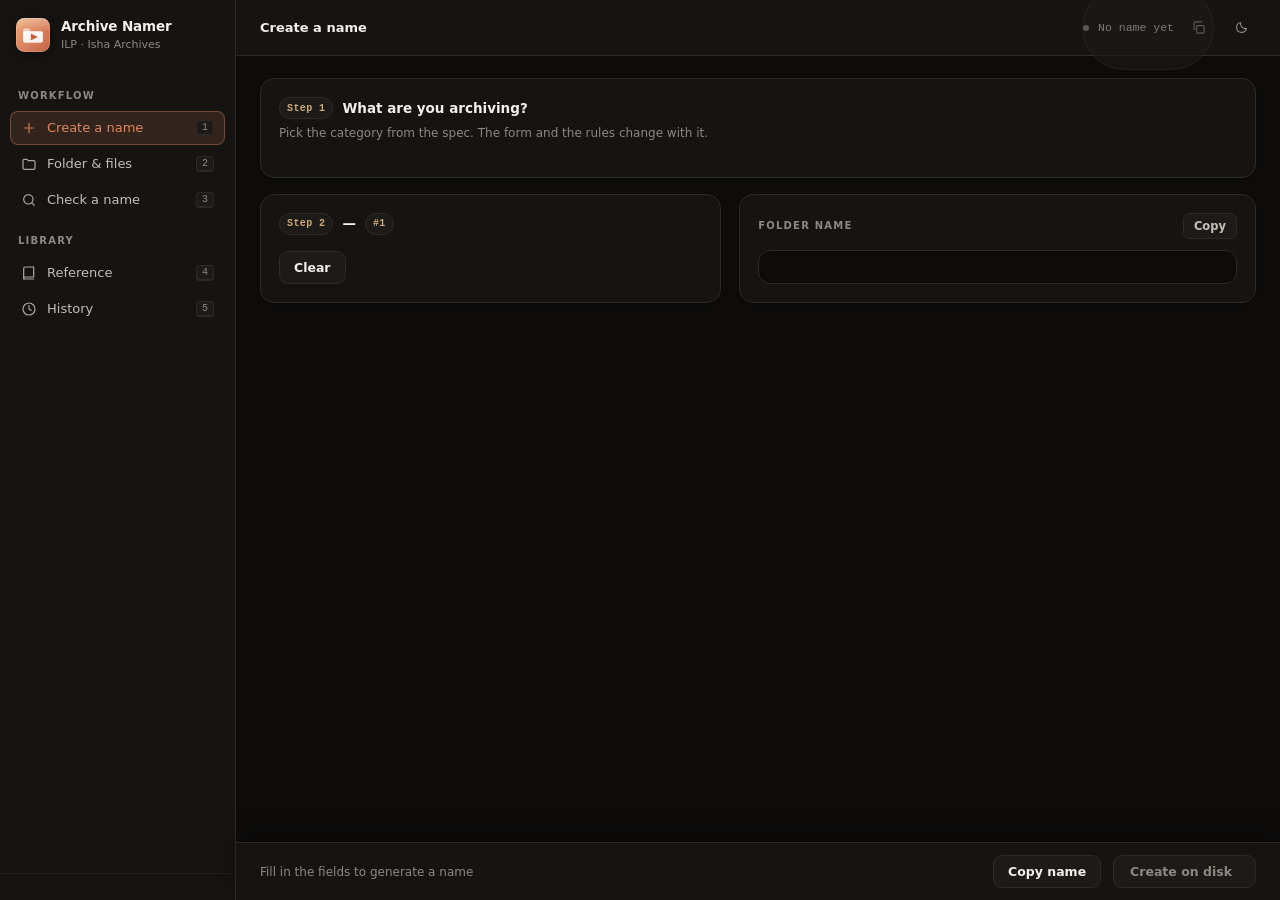
==== web/index.html @ 6ff1cfb8 "Initial commit: ILP Archive Namer Local Windows app that generates spec-compliant folder and file na" ====
<!DOCTYPE html>
<html lang="en" data-theme="dark">
<head>
<meta charset="UTF-8">
<meta name="viewport" content="width=device-width, initial-scale=1.0">
<title>ILP Archive Namer</title>
<link rel="icon" href="data:image/svg+xml,%3Csvg%20xmlns%3D%22http%3A%2F%2Fwww.w3.org%2F2000%2Fsvg%22%20viewBox%3D%220%200%2048%2048%22%3E%3Cdefs%3E%3ClinearGradient%20id%3D%22g%22%20x1%3D%220%22%20y1%3D%220%22%20x2%3D%221%22%20y2%3D%221%22%3E%3Cstop%20offset%3D%220%22%20stop-color%3D%22%23e8ab77%22%2F%3E%3Cstop%20offset%3D%22.55%22%20stop-color%3D%22%23d9825f%22%2F%3E%3Cstop%20offset%3D%221%22%20stop-color%3D%22%23c26545%22%2F%3E%3C%2FlinearGradient%3E%3C%2Fdefs%3E%3Crect%20width%3D%2248%22%20height%3D%2248%22%20rx%3D%2212%22%20fill%3D%22url%28%23g%29%22%2F%3E%3Cpath%20d%3D%22M10%2020v-2.7c0-1.3%201.05-2.3%202.35-2.3h5.3c.8%200%201.55.38%202%201.03L21.4%2020H10z%22%20fill%3D%22%23fff%22%20fill-opacity%3D%22.55%22%2F%3E%3Crect%20x%3D%2210%22%20y%3D%2218.6%22%20width%3D%2228%22%20height%3D%2216.4%22%20rx%3D%223%22%20fill%3D%22%23fff%22%2F%3E%3Cpath%20d%3D%22M21.7%2023.1%2029.3%2026.8%2021.7%2030.5z%22%20fill%3D%22%23c05f3f%22%20stroke%3D%22%23c05f3f%22%20stroke-width%3D%221.5%22%20stroke-linejoin%3D%22round%22%2F%3E%3C%2Fsvg%3E">
<link rel="stylesheet" href="styles.css">
</head>
<body>

<div class="app">

  <!-- ===================================================== rail ===== -->
  <aside class="rail">
    <div class="brand">
      <svg class="logo" viewBox="0 0 48 48" role="img" aria-label="ILP Archive Namer">
        <defs>
          <linearGradient id="lgBadge" x1="0" y1="0" x2="1" y2="1">
            <stop offset="0" stop-color="#e8ab77"/>
            <stop offset=".55" stop-color="#d9825f"/>
            <stop offset="1" stop-color="#c26545"/>
          </linearGradient>
          <linearGradient id="lgGloss" x1="0" y1="0" x2="0" y2="1">
            <stop offset="0" stop-color="#fff" stop-opacity=".28"/>
            <stop offset="1" stop-color="#fff" stop-opacity="0"/>
          </linearGradient>
          <linearGradient id="lgFolder" x1="0" y1="0" x2="0" y2="1">
            <stop offset="0" stop-color="#fff" stop-opacity=".97"/>
            <stop offset="1" stop-color="#fff" stop-opacity=".86"/>
          </linearGradient>
        </defs>
        <rect width="48" height="48" rx="12" fill="url(#lgBadge)"/>
        <path d="M12 0h24a12 12 0 0 1 12 12v6H0v-6A12 12 0 0 1 12 0z" fill="url(#lgGloss)"/>
        <rect x=".75" y=".75" width="46.5" height="46.5" rx="11.25"
              fill="none" stroke="#fff" stroke-opacity=".24"/>
        <path d="M10 20v-2.7c0-1.3 1.05-2.3 2.35-2.3h5.3c.8 0 1.55.38 2 1.03L21.4 20H10z"
              fill="#fff" fill-opacity=".55"/>
        <rect x="10" y="18.6" width="28" height="16.4" rx="3" fill="url(#lgFolder)"/>
        <path d="M21.7 23.1 29.3 26.8 21.7 30.5z" fill="#c05f3f"
              stroke="#c05f3f" stroke-width="1.5" stroke-linejoin="round"/>
      </svg>
      <div>
        <h1>Archive Namer</h1>
        <p>ILP &middot; Isha Archives</p>
      </div>
    </div>

    <nav class="nav">
      <div class="nav-label">Workflow</div>
      <button class="on" data-go="make">
        <svg viewBox="0 0 24 24" fill="none" stroke="currentColor" stroke-width="1.8"
             stroke-linecap="round" stroke-linejoin="round"><path d="M12 5v14M5 12h14"/></svg>
        Create a name <span class="kbd">1</span>
      </button>
      <button data-go="disk">
        <svg viewBox="0 0 24 24" fill="none" stroke="currentColor" stroke-width="1.8"
             stroke-linecap="round" stroke-linejoin="round"><path d="M3 7a2 2 0 0 1 2-2h4l2 2h8a2 2 0 0 1 2 2v9a2 2 0 0 1-2 2H5a2 2 0 0 1-2-2z"/></svg>
        Folder &amp; files <span class="kbd">2</span>
      </button>
      <button data-go="check">
        <svg viewBox="0 0 24 24" fill="none" stroke="currentColor" stroke-width="1.8"
             stroke-linecap="round" stroke-linejoin="round"><circle cx="11" cy="11" r="7"/><path d="m20 20-3.5-3.5"/></svg>
        Check a name <span class="kbd">3</span>
      </button>

      <div class="nav-label">Library</div>
      <button data-go="ref">
        <svg viewBox="0 0 24 24" fill="none" stroke="currentColor" stroke-width="1.8"
             stroke-linecap="round" stroke-linejoin="round"><path d="M4 5.5A2.5 2.5 0 0 1 6.5 3H19v15H6.5A2.5 2.5 0 0 0 4 20.5z"/><path d="M4 18.5V20a1 1 0 0 0 1 1h14"/></svg>
        Reference <span class="kbd">4</span>
      </button>
      <button data-go="hist">
        <svg viewBox="0 0 24 24" fill="none" stroke="currentColor" stroke-width="1.8"
             stroke-linecap="round" stroke-linejoin="round"><circle cx="12" cy="12" r="9"/><path d="M12 7v5l3 2"/></svg>
        History <span class="kbd">5</span>
      </button>
    </nav>

    <div class="rail-foot">
      <div class="stamp" id="stamp"></div>
    </div>
  </aside>

  <!-- ===================================================== main ===== -->
  <div class="main">

    <header class="top">
      <div class="crumb" id="crumb">Create a name</div>

      <div class="live empty" id="liveBar" title="The name you are working on">
        <span class="dot"></span>
        <code id="liveName">No name yet</code>
        <button class="icon-btn" id="liveCopy" title="Copy folder name">
          <svg viewBox="0 0 24 24" fill="none" stroke="currentColor" stroke-width="1.8"
               stroke-linecap="round" stroke-linejoin="round"><rect x="9" y="9" width="12" height="12" rx="2"/><path d="M5 15V5a2 2 0 0 1 2-2h10"/></svg>
        </button>
      </div>

      <button class="icon-btn" id="themeBtn" title="Light / dark">
        <svg viewBox="0 0 24 24" fill="none" stroke="currentColor" stroke-width="1.8"
             stroke-linecap="round" stroke-linejoin="round"><path d="M20 13.5A8 8 0 0 1 10.5 4a8 8 0 1 0 9.5 9.5z"/></svg>
      </button>
    </header>

    <!-- ============================================ CREATE A NAME ==== -->
    <section class="screen on" id="s-make">

      <div class="card" style="margin-bottom:16px">
        <div class="card-hd">
          <span class="chip">Step 1</span>
          <span>What are you archiving?</span>
        </div>
        <div class="card-sub">
          Pick the category from the spec. The form and the rules change with it.
        </div>
        <div class="cat-grid" id="catGrid"></div>
      </div>

      <div class="two-col">
        <div>
          <div class="card">
            <div class="card-hd">
              <span class="chip">Step 2</span>
              <span id="catLabel">&mdash;</span>
              <span class="badge" id="catBadge">#1</span>
            </div>
            <div class="card-sub" id="catBlurb"></div>
            <div id="form"></div>
            <div class="btn-row">
              <button class="ghost" id="btnReset">Clear</button>
            </div>
          </div>
        </div>

        <div class="sticky-col">
          <div class="card">
            <div class="copybar">
              <div class="section-title">Folder name</div>
              <div class="spacer"></div>
              <button class="copy" id="btnCopyFolder">Copy</button>
            </div>

            <div class="name-stage" id="nameStage">
              <div class="segs" id="outSegments"></div>
              <div class="result-name" id="outFolder"
                   style="display:none">Fill in the fields to generate a name</div>
              <div class="verdict" id="outVerdict" style="display:none"></div>
            </div>

            <div id="outIssues"></div>

            <div id="nasWrap" style="display:none; margin-top:18px;">
              <div class="section-title">Archive to &middot; Appendix 2</div>
              <div class="nas" id="outNas"></div>
            </div>
          </div>

          <div class="card" id="filesCard" style="display:none;">
            <div class="copybar">
              <div class="section-title" id="filesTitle">What goes inside</div>
              <div class="spacer"></div>
              <div class="seg-ctl">
                <button class="on" data-view="grouped">Grouped</button>
                <button data-view="tree">Tree</button>
              </div>
            </div>

            <div id="outFiles"></div>
            <div class="tree" id="outTree" style="display:none"></div>

            <div class="btn-row">
              <button class="ghost" id="btnCopyAll">Copy all filenames</button>
              <button class="ghost" id="btnCopyTree">Copy tree</button>
            </div>
          </div>
        </div>
      </div>

      <div class="actionbar">
        <div class="sum" id="makeSummary">Fill in the fields to generate a name</div>
        <div class="spacer"></div>
        <button class="ghost" id="btnCopyFolder2">Copy name</button>
        <button class="primary" id="btnGoDisk" data-go="disk" disabled>
          Create on disk
          <svg viewBox="0 0 24 24" fill="none" stroke="currentColor" stroke-width="2"
               stroke-linecap="round" stroke-linejoin="round"><path d="M5 12h14M13 6l6 6-6 6"/></svg>
        </button>
      </div>
    </section>

    <!-- ======================================= FOLDER &amp; FILES ==== -->
    <section class="screen" id="s-disk">

      <div class="card" id="diskNoName" style="display:none;">
        <div class="card-hd">No name generated yet</div>
        <div class="card-sub" style="margin-bottom:0">
          Go to <strong>Create a name</strong> first, fill in the details until
          the folder name appears, then come back here.
        </div>
      </div>

      <div id="diskWork">
        <div class="steps">
          <div class="step done" id="stepName">
            <span class="num">1</span>
            <div><div class="ttl">Name generated</div><div class="sub" id="stepNameSub">&mdash;</div></div>
          </div>
          <div class="step now" id="stepFolders">
            <span class="num">2</span>
            <div><div class="ttl">Create the folders</div><div class="sub" id="stepFoldersSub">Not created yet</div></div>
          </div>
          <div class="step" id="stepFiles">
            <span class="num">3</span>
            <div><div class="ttl">Add your files</div><div class="sub" id="stepFilesSub">Waiting for the folders</div></div>
          </div>
        </div>

        <div class="card">
          <div class="copybar">
            <div class="section-title">Archiving</div>
            <div class="spacer"></div>
            <span class="badge" id="diskMeta"></span>
          </div>
          <div class="result-name" id="diskFolder">&mdash;</div>
          <div id="diskSeen"></div>
        </div>

        <!-- ------------- step 1: scaffold ------------- -->
        <div class="card">
          <div class="card-hd"><span class="chip">Step 2</span> Create the folders</div>
          <div class="card-sub" id="diskNasHint"></div>

          <div class="field">
            <label>Destination folder <span class="req">*</span></label>
            <div class="row">
              <input type="text" id="destRoot" class="mono"
                     placeholder="e.g. Z:\ILP NAS Drive\video-edit-tr-pub">
              <button class="ghost" id="btnBrowseDest" style="flex:0 0 auto">Browse&hellip;</button>
            </div>
            <div class="hint">
              The archive folder is created <em>inside</em> this folder. Map your
              NAS to a drive letter first, or paste a UNC path.
            </div>
          </div>

          <div class="checkline">
            <input type="checkbox" id="mandatoryOnly">
            <label for="mandatoryOnly">
              Only create the mandatory <code>Video Output</code> subfolder
            </label>
          </div>

          <div class="btn-row">
            <button class="ghost" id="btnScaffoldPlan">Preview</button>
            <button class="primary" id="btnScaffoldApply">Create folders</button>
          </div>

          <div id="scaffoldOut"></div>
        </div>

        <!-- ------------- step 2: ingest ------------- -->
        <div class="card" id="ingestCard">
          <div class="card-hd"><span class="chip">Step 3</span> Add your files</div>
          <div class="card-sub">
            Point at the folder holding your finished files. Each one is renamed
            to spec and filed into the right subfolder. Nothing is overwritten
            and nothing is deleted.
          </div>

          <div class="field">
            <label>Source folder <span class="req">*</span></label>
            <div class="row">
              <input type="text" id="srcRoot" class="mono"
                     placeholder="Folder with your wav / docx / srt / mp4 files">
              <button class="ghost" id="btnBrowseSrc" style="flex:0 0 auto">Browse&hellip;</button>
              <button class="ghost" id="btnScan" style="flex:0 0 auto">Scan</button>
            </div>
          </div>

          <div id="scanOut"></div>

          <div id="ingestControls" style="display:none;">
            <div class="row2" style="margin-top:16px;">
              <div class="field" style="margin-bottom:0">
                <label>How to transfer</label>
                <select id="ingestMode">
                  <option value="copy">Copy (leaves your originals in place)</option>
                  <option value="move">Move (removes the original after copying)</option>
                </select>
                <div class="hint">
                  Move is copy &rarr; verify byte-identical &rarr; remove. Never a bare move.
                </div>
              </div>
              <div class="field" style="margin-bottom:0">
                <label>If a file is already there</label>
                <select id="onConflict">
                  <option value="skip">Skip it, leave the archived one alone</option>
                  <option value="keep-both">Keep both (add -2 to the new one)</option>
                  <option value="replace">Replace the archived file</option>
                </select>
              </div>
            </div>

            <div class="checkline" id="moveConfirmRow" style="display:none;">
              <input type="checkbox" id="confirmMove">
              <label for="confirmMove" style="color:var(--warn)">
                I understand the source files will be removed after they are
                copied and verified
              </label>
            </div>

            <div class="btn-row">
              <button class="ghost" id="btnIngestPlan">Dry run</button>
              <button class="primary" id="btnIngestApply">Add files</button>
            </div>
          </div>

          <div id="ingestOut"></div>
        </div>
      </div>
    </section>

    <!-- =========================================== CHECK A NAME ===== -->
    <section class="screen" id="s-check">
      <div class="two-col">
        <div class="card">
          <div class="card-hd">Check a name that already exists</div>
          <div class="card-sub">
            Paste a folder name from the NAS. The tool works out which category
            it belongs to and flags anything Archives would reject.
          </div>
          <div class="field">
            <label>Existing folder name</label>
            <input type="text" id="checkInput" class="mono"
                   placeholder="SGYThin_xVbcVQApKig_A-Lesson-From-Guru-Nanak_09-Jul-2021">
          </div>
          <div class="btn-row">
            <button class="primary" id="btnCheck">Check</button>
          </div>
        </div>

        <div class="card">
          <div class="copybar">
            <div class="section-title">Result</div>
            <div class="spacer"></div>
            <span id="checkVerdictPill"></span>
          </div>
          <div id="checkResult" class="empty">Nothing checked yet.</div>
        </div>
      </div>
    </section>

    <!-- ============================================== REFERENCE ===== -->
    <section class="screen" id="s-ref">
      <div class="card" style="margin-bottom:16px">
        <div class="search-wrap" style="margin:0">
          <svg viewBox="0 0 24 24" fill="none" stroke="currentColor" stroke-width="1.8"
               stroke-linecap="round" stroke-linejoin="round"><circle cx="11" cy="11" r="7"/><path d="m20 20-3.5-3.5"/></svg>
          <input type="text" id="refSearch"
                 placeholder="Search channels, departments, languages and NAS paths...">
        </div>
        <div class="hint" id="refCount">One box for every table below.</div>
      </div>

      <div class="grid2">
        <div>
          <div class="card">
            <div class="card-hd">Channel codes <span class="pill mute" style="margin-left:auto">Appendix 1</span></div>
            <div class="card-sub">
              The <strong>folder prefix</strong> column is what this tool actually writes.
            </div>
            <div class="scroll-y">
              <table class="ref">
                <thead><tr><th>Code</th><th>Folder prefix</th><th>Channel</th><th>Platform</th></tr></thead>
                <tbody id="chBody"></tbody>
              </table>
            </div>
            <div class="note">
              The spec describes the prefix as &ldquo;3-digit channel code + 2-digit
              platform&rdquo;, but several Appendix&nbsp;1 codes already contain the
              platform token (SGYT, IFCYT) while others do not (IEC, IUC). The
              <strong>Folder prefix</strong> column reproduces both of the
              spec&rsquo;s own examples (SGYT&rarr;<code>SGYThin</code>,
              IEC&rarr;<code>IECYThin</code>).
            </div>
          </div>

          <div class="card">
            <div class="card-hd">NAS destinations <span class="pill mute" style="margin-left:auto">Appendix 2</span></div>
            <div class="scroll-y" style="max-height:300px">
              <table class="ref">
                <thead><tr><th>Content</th><th>Path</th></tr></thead>
                <tbody id="nasBody"></tbody>
              </table>
            </div>
          </div>
        </div>

        <div>
          <div class="card">
            <div class="card-hd">Department / content codes</div>
            <div class="card-sub">Used for category #4 and for department backups.</div>
            <div class="scroll-y" style="max-height:300px">
              <table class="ref">
                <thead><tr><th>Code</th><th>Department</th></tr></thead>
                <tbody id="deptBody"></tbody>
              </table>
            </div>
          </div>

          <div class="card">
            <div class="card-hd">Indian language codes <span class="pill mute" style="margin-left:auto">ISO 639-2/B</span></div>
            <div class="card-sub">
              The 22 scheduled languages first, then other regional languages,
              then English as the source language.
            </div>
            <div class="scroll-y" style="max-height:300px">
              <table class="ref">
                <thead><tr><th>Code</th><th>Language</th><th>Group</th></tr></thead>
                <tbody id="langBody"></tbody>
              </table>
            </div>
            <div class="hint" style="margin-top:10px;">
              Twelve regional languages have no ISO 639-2 code, so their ISO
              639-3 code is used (<code>brx</code>, <code>hne</code>,
              <code>tcy</code>, <code>grt</code>, <code>kfy</code>,
              <code>gbm</code>, <code>bgc</code>, <code>bhb</code>,
              <code>kfa</code>, <code>kru</code>, <code>lbj</code>,
              <code>mwr</code>). Reference:
              <a href="https://www.loc.gov/standards/iso639-2/php/code_list.php"
                 target="_blank" rel="noopener">loc.gov/standards/iso639-2</a>
            </div>
          </div>

          <div class="card">
            <div class="card-hd">The naming rules</div>
            <div class="card-sub">Every rule the checker enforces.</div>
            <div class="rules">
              <div class="rule-item"><span class="n">1</span><span>Only hyphens <code>-</code> and underscores <code>_</code> are allowed as separators.</span></div>
              <div class="rule-item"><span class="n">2</span><span>No spaces anywhere in a folder or file name.</span></div>
              <div class="rule-item"><span class="n">3</span><span>No special characters: <code>, . % ' ( )</code></span></div>
              <div class="rule-item"><span class="n">4</span><span>Every letter after a hyphen or underscore is capital.</span></div>
              <div class="rule-item"><span class="n">5</span><span>Language code is exactly 3 lowercase letters &mdash; except categories #4 and #7, which capitalise it (<code>Tel</code>).</span></div>
              <div class="rule-item"><span class="n">6</span><span>Dates are <code>dd-Mmm-yyyy</code>, e.g. <code>09-Jul-2021</code>.</span></div>
              <div class="rule-item"><span class="n">7</span><span>The video code comes from the <strong>English</strong> URL, never the regional one.</span></div>
              <div class="rule-item"><span class="n">8</span><span>The <code>Video Output</code> folder is mandatory inside the main folder.</span></div>
              <div class="rule-item"><span class="n">9</span><span>The published MP4 must start with <code>Output</code>. Never <code>IG_Output</code> &mdash; Archives rejects it.</span></div>
            </div>
          </div>
        </div>
      </div>
    </section>

    <!-- ================================================= HISTORY ===== -->
    <section class="screen" id="s-hist">
      <div class="card">
        <div class="card-hd">What this machine has archived</div>
        <div class="card-sub" id="histPath"></div>

        <div class="search-wrap">
          <svg viewBox="0 0 24 24" fill="none" stroke="currentColor" stroke-width="1.8"
               stroke-linecap="round" stroke-linejoin="round"><circle cx="11" cy="11" r="7"/><path d="m20 20-3.5-3.5"/></svg>
          <input type="text" id="histSearch" placeholder="Filter by folder name, action or date...">
        </div>

        <div class="scroll-y" style="max-height:none">
          <table class="ref">
            <thead><tr><th>When</th><th>Action</th><th>Folder</th><th>Result</th></tr></thead>
            <tbody id="histBody"></tbody>
          </table>
        </div>
        <div id="histEmpty" class="empty" style="display:none;">
          Nothing archived from this machine yet.
        </div>

        <div class="btn-row">
          <button class="ghost" id="btnHistRefresh">Refresh</button>
          <button class="ghost danger" id="btnHistClear">Clear history</button>
        </div>
      </div>
    </section>

  </div>
</div>

<div class="toast" id="toast">
  <svg viewBox="0 0 24 24" width="15" height="15" fill="none" stroke="currentColor"
       stroke-width="2.6" stroke-linecap="round" stroke-linejoin="round"><path d="m5 13 4 4L19 7"/></svg>
  <span id="toastText">Copied</span>
</div>

<script src="app.js"></script>
</body>
</html>
---- web/styles.css ----
/* ILP Archive Namer - UI styles.

   One neutral ramp, one accent, a type scale, and a light theme. Every
   component below is either used by index.html or built at runtime by
   app.js; nothing here is decorative for its own sake. */

:root {
  --bg:        #0d0c0b;
  --surface:   #161412;
  --surface-2: #1d1b18;
  --surface-3: #252220;
  --line:      #2e2a26;
  --line-soft: #211e1c;

  --text:      #f2f0ee;
  --text-2:    #c3beb8;
  --text-3:    #8d8781;

  --accent:    #e0885f;
  --accent-2:  #cbab78;
  --ok:        #66c79a;
  --warn:      #e3b656;
  --bad:       #f06a78;
  --info:      #93abdd;

  --accent-bg: rgba(224, 136, 95, .14);
  --accent-ln: rgba(224, 136, 95, .38);
  --sand-bg:   rgba(203, 171, 120, .12);
  --sand-ln:   rgba(203, 171, 120, .30);
  --ok-bg:     rgba(102, 199, 154, .13);
  --ok-ln:     rgba(102, 199, 154, .34);
  --warn-bg:   rgba(227, 182, 86, .12);
  --warn-ln:   rgba(227, 182, 86, .32);
  --bad-bg:    rgba(240, 106, 120, .12);
  --bad-ln:    rgba(240, 106, 120, .34);
  --info-bg:   rgba(147, 171, 221, .12);
  --info-ln:   rgba(147, 171, 221, .32);

  --shadow-1: 0 1px 2px rgba(0, 0, 0, .35);
  --shadow-2: 0 2px 4px rgba(0, 0, 0, .3), 0 12px 32px rgba(0, 0, 0, .34);
  --ring: 0 0 0 3px rgba(224, 136, 95, .28);

  --mono: 'Cascadia Mono', 'JetBrains Mono', Consolas, 'Courier New', monospace;
  --sans: 'Segoe UI Variable Text', 'Segoe UI', system-ui, -apple-system,
          sans-serif;

  /* Older names, kept so markup built in app.js needs no rewrite. */
  --muted: var(--text-3);
  --text-dim: var(--text-2);
  --border: var(--line);
  --border-soft: var(--line-soft);
  --surface2: var(--surface-2);
  --surface3: var(--surface-3);
  --accent2: var(--accent-2);
  --success: var(--ok);
  --red: var(--bad);
  --accent-soft: var(--accent-bg);
  --accent-line: var(--accent-ln);
  --accent2-soft: var(--sand-bg);
  --accent2-line: var(--sand-ln);
  --success-soft: var(--ok-bg);
  --success-line: var(--ok-ln);
  --warn-soft: var(--warn-bg);
  --warn-line: var(--warn-ln);
  --red-soft: var(--bad-bg);
  --red-line: var(--bad-ln);
}

/* A workstation in a bright edit bay is not the same room as a dark one. */
[data-theme="light"] {
  --bg:        #faf7f4;
  --surface:   #ffffff;
  --surface-2: #f5f0eb;
  --surface-3: #ebe4dd;
  --line:      #e2d9d0;
  --line-soft: #ede6de;

  --text:      #221e1b;
  --text-2:    #574f48;
  --text-3:    #867c73;

  --accent:    #b85c33;
  --accent-2:  #8d7140;
  --ok:        #1f7d54;
  --warn:      #906a16;
  --bad:       #c33547;
  --info:      #45619b;

  --accent-bg: rgba(184, 92, 51, .09);
  --accent-ln: rgba(184, 92, 51, .28);
  --sand-bg:   rgba(141, 113, 64, .09);
  --sand-ln:   rgba(141, 113, 64, .26);
  --ok-bg:     rgba(31, 125, 84, .09);
  --ok-ln:     rgba(31, 125, 84, .26);
  --warn-bg:   rgba(144, 106, 22, .1);
  --warn-ln:   rgba(144, 106, 22, .26);
  --bad-bg:    rgba(195, 53, 71, .08);
  --bad-ln:    rgba(195, 53, 71, .26);
  --info-bg:   rgba(69, 97, 155, .09);
  --info-ln:   rgba(69, 97, 155, .26);

  --shadow-1: 0 1px 2px rgba(60, 40, 25, .07);
  --shadow-2: 0 1px 3px rgba(60, 40, 25, .08), 0 10px 26px rgba(60, 40, 25, .09);
  --ring: 0 0 0 3px rgba(184, 92, 51, .2);
}

* { box-sizing: border-box; margin: 0; padding: 0; }
html, body { height: 100%; }

body {
  font-family: var(--sans);
  background: var(--bg);
  color: var(--text);
  font-size: 14px;
  line-height: 1.5;
  -webkit-font-smoothing: antialiased;
}

button, input, select { font-family: inherit; }
:focus-visible { outline: none; box-shadow: var(--ring); border-radius: 6px; }

/* ============================================================== shell */
.app { display: grid; grid-template-columns: 236px minmax(0, 1fr); min-height: 100vh; }

/* The five tabs are a rail: destinations that never wrap or scroll sideways,
   with room to show the state of the thing being named. */
.rail {
  background: var(--surface);
  border-right: 1px solid var(--line);
  display: flex;
  flex-direction: column;
  position: sticky;
  top: 0;
  height: 100vh;
}

.brand { display: flex; align-items: center; gap: 11px; padding: 16px 16px 14px; }
.brand .logo {
  width: 34px; height: 34px; flex: 0 0 auto; display: block;
  filter: drop-shadow(0 2px 6px rgba(0, 0, 0, .4));
}
.brand h1 { font-size: 13.5px; font-weight: 650; letter-spacing: -.01em; }
.brand p { font-size: 11px; color: var(--text-3); margin-top: 1px; }

.nav { padding: 6px 10px; display: flex; flex-direction: column; gap: 2px; }
.nav-label {
  font-size: 10px; font-weight: 700; letter-spacing: .12em;
  text-transform: uppercase; color: var(--text-3); padding: 14px 8px 6px;
}
.nav button {
  display: flex; align-items: center; gap: 10px; width: 100%;
  padding: 8px 10px; border: 1px solid transparent; border-radius: 8px;
  background: none; color: var(--text-2); font-size: 13px; font-weight: 500;
  cursor: pointer; text-align: left;
  transition: background .13s, color .13s;
}
.nav button svg { width: 16px; height: 16px; flex: 0 0 auto; opacity: .85; }
.nav button:hover { background: var(--surface-2); color: var(--text); }
.nav button.on {
  background: var(--accent-bg); border-color: var(--accent-ln); color: var(--accent);
}
.nav .kbd { margin-left: auto; }

.rail-foot { margin-top: auto; padding: 12px 14px 14px; border-top: 1px solid var(--line-soft); }
.stamp {
  font-family: var(--mono); font-size: 10.5px; color: var(--text-3);
  line-height: 1.7; white-space: pre-line;
}

/* --------------------------------------------------------------- top */
.top {
  position: sticky; top: 0; z-index: 30;
  display: flex; align-items: center; gap: 12px;
  padding: 0 24px; height: 56px;
  background: var(--surface);
  border-bottom: 1px solid var(--line);
}
.crumb { font-size: 13px; font-weight: 650; }
.crumb span { color: var(--text-3); font-weight: 400; }

/* The generated name follows you across every screen, so opening Reference
   mid-task never loses sight of it. */
.live {
  margin-left: auto; display: flex; align-items: center; gap: 9px;
  background: var(--surface-2); border: 1px solid var(--line);
  border-radius: 100px; padding: 5px 6px 5px 13px;
  max-width: 44%; min-width: 0;
}
.live.empty { opacity: .6; }
.live .dot {
  width: 6px; height: 6px; border-radius: 50%; flex: 0 0 auto;
  background: var(--ok); box-shadow: 0 0 0 3px var(--ok-bg);
}
.live.empty .dot { background: var(--text-3); box-shadow: none; }
.live code {
  font-family: var(--mono); font-size: 11.5px; color: var(--text-2);
  white-space: nowrap; overflow: hidden; text-overflow: ellipsis;
}

.icon-btn {
  width: 30px; height: 30px; display: grid; place-items: center;
  background: none; border: 1px solid transparent; border-radius: 8px;
  color: var(--text-3); cursor: pointer; flex: 0 0 auto; transition: .13s;
}
.icon-btn:hover { background: var(--surface-2); color: var(--text); border-color: var(--line); }
.icon-btn.copied { color: var(--ok); border-color: var(--ok-ln); }
.icon-btn svg { width: 15px; height: 15px; }

.main { min-width: 0; }
.screen { display: none; padding: 22px 24px 48px; max-width: 1500px; }
.screen.on { display: block; }
/* Only the screen that carries a fixed action bar needs room under it. */
.screen:has(.actionbar) { padding-bottom: 96px; }

/* ============================================================== atoms */
.card {
  background: var(--surface); border: 1px solid var(--line);
  border-radius: 14px; padding: 18px; box-shadow: var(--shadow-1);
}
.card + .card { margin-top: 16px; }

.card-title, .card-hd {
  display: flex; align-items: center; gap: 9px; margin-bottom: 5px;
  font-size: 13.5px; font-weight: 650;
}
.card-sub { font-size: 12px; color: var(--text-3); line-height: 1.55; margin-bottom: 16px; }

.section-title, .eyebrow {
  font-size: 10px; font-weight: 700; letter-spacing: .12em;
  text-transform: uppercase; color: var(--text-3); margin-bottom: 10px;
}

.badge, .chip {
  font-family: var(--mono); font-size: 10px; font-weight: 700; letter-spacing: .04em;
  padding: 2.5px 7px; border-radius: 100px; flex-shrink: 0;
  background: var(--surface-2); color: var(--accent-2); border: 1px solid var(--line);
}
.kbd {
  font-family: var(--mono); font-size: 10px; color: var(--text-3);
  border: 1px solid var(--line); border-bottom-width: 2px;
  border-radius: 4px; padding: 1px 5px; background: var(--surface-2);
}
.pill {
  display: inline-flex; align-items: center; gap: 5px;
  font-size: 10.5px; font-weight: 650; letter-spacing: .03em;
  padding: 3px 9px; border-radius: 100px; white-space: nowrap;
}
.pill.ok   { background: var(--ok-bg);   color: var(--ok);   border: 1px solid var(--ok-ln); }
.pill.warn { background: var(--warn-bg); color: var(--warn); border: 1px solid var(--warn-ln); }
.pill.bad  { background: var(--bad-bg);  color: var(--bad);  border: 1px solid var(--bad-ln); }
.pill.info { background: var(--info-bg); color: var(--info); border: 1px solid var(--info-ln); }
.pill.mute { background: var(--surface-2); color: var(--text-3); border: 1px solid var(--line); }

.spacer { flex: 1; }

/* --------------------------------------------------------- buttons */
button.ghost, .btn {
  display: inline-flex; align-items: center; gap: 7px;
  background: var(--surface-2); border: 1px solid var(--line); color: var(--text);
  padding: 8px 14px; border-radius: 9px; font-size: 12.5px; font-weight: 600;
  cursor: pointer; transition: .13s; white-space: nowrap;
}
button.ghost:hover, .btn:hover { border-color: var(--accent-ln); color: var(--accent); }
.btn svg, button.ghost svg { width: 14px; height: 14px; }

button.primary, .btn.primary {
  background: linear-gradient(140deg, var(--accent), #c8704b);
  border: 1px solid transparent; color: #fff;
  padding: 8px 16px; border-radius: 9px; font-size: 12.5px; font-weight: 600;
  cursor: pointer; box-shadow: var(--shadow-1); transition: .13s;
  display: inline-flex; align-items: center; gap: 7px; white-space: nowrap;
}
button.primary:hover, .btn.primary:hover { filter: brightness(1.07); color: #fff; }
button.primary:disabled, .btn.primary:disabled {
  background: var(--surface-2); border-color: var(--line);
  color: var(--text-3); box-shadow: none; cursor: default; filter: none;
}

button.copy, .btn.sm {
  background: var(--surface-2); border: 1px solid var(--line); color: var(--text-2);
  padding: 5px 10px; border-radius: 7px; font-size: 11.5px; font-weight: 600;
  cursor: pointer; flex-shrink: 0; transition: .13s;
}
button.copy:hover, .btn.sm:hover { border-color: var(--accent-ln); color: var(--accent); }
button.copy.copied { border-color: var(--ok-ln); color: var(--ok); }

button.ghost.danger { color: var(--text-2); }
button.ghost.danger:hover {
  border-color: var(--bad-ln); background: var(--bad-bg); color: var(--bad);
}
button.ghost.danger:disabled {
  opacity: .5; cursor: default; border-color: var(--line);
  background: var(--surface-2); color: var(--text-3);
}

.btn-row { display: flex; gap: 9px; flex-wrap: wrap; margin-top: 16px; }

/* ---------------------------------------------------------- fields */
.field { margin-bottom: 14px; }
.field.hidden { display: none; }

label {
  display: flex; align-items: center; gap: 6px;
  font-size: 10.5px; font-weight: 700; letter-spacing: .08em;
  text-transform: uppercase; color: var(--text-3); margin-bottom: 6px;
}
label .req { color: var(--bad); }

input, select {
  width: 100%; background: var(--surface-2); border: 1px solid var(--line);
  border-radius: 9px; padding: 9px 12px; font-size: 13px; color: var(--text);
  outline: none; transition: border-color .13s, box-shadow .13s;
}
input:focus, select:focus { border-color: var(--accent); box-shadow: var(--ring); }
input::placeholder { color: var(--text-3); }
input.mono { font-family: var(--mono); font-size: 12.5px; }
select option, select optgroup { background: var(--surface-2); color: var(--text); }
input[type="checkbox"] { width: auto; accent-color: var(--accent); }

.hint { font-size: 11px; color: var(--text-3); margin-top: 5px; line-height: 1.5; }
.hint code, .rules code, table.ref code, .note code {
  font-family: var(--mono); font-size: 10.5px; color: var(--accent);
  background: var(--accent-bg); padding: 1px 5px; border-radius: 4px;
}

.row { display: flex; gap: 10px; align-items: flex-start; }
.row > * { flex: 1; min-width: 0; }
.row2 { display: grid; grid-template-columns: 1fr 1fr; gap: 12px; }

.checkline {
  display: flex; align-items: flex-start; gap: 9px;
  font-size: 12px; color: var(--text-2); margin-top: 12px;
}
.checkline input { margin-top: 2px; }
.checkline label {
  text-transform: none; letter-spacing: 0; margin: 0; font-size: 12px;
  color: var(--text-2); font-weight: 400;
}

/* ----------------------------------------------------- layout grids */
.two-col {
  display: grid; grid-template-columns: minmax(0, 1fr) minmax(0, 1.12fr);
  gap: 18px; align-items: start;
}
.sticky-col { position: sticky; top: 72px; }
.grid2 {
  display: grid; grid-template-columns: repeat(auto-fit, minmax(340px, 1fr));
  gap: 16px; align-items: start;
}

/* ================================================= category selector */
.cat-grid {
  display: grid; grid-template-columns: repeat(auto-fill, minmax(232px, 1fr));
  gap: 9px;
}
.cat-btn {
  position: relative; text-align: left; cursor: pointer;
  background: var(--surface); border: 1px solid var(--line); border-radius: 11px;
  padding: 11px 12px; color: var(--text); font-family: var(--sans);
  transition: .13s; display: block; width: 100%;
}
.cat-btn:hover { border-color: var(--accent-ln); background: var(--surface-2); }
.cat-btn.active {
  border-color: var(--accent); background: var(--accent-bg);
  box-shadow: inset 0 0 0 1px var(--accent-ln);
}
.cat-top { display: flex; align-items: center; gap: 7px; margin-bottom: 4px; }
.cat-ref {
  font-family: var(--mono); font-size: 10.5px; font-weight: 700;
  color: var(--accent); flex-shrink: 0;
}
.cat-name { font-size: 12.5px; font-weight: 600; line-height: 1.3; }
.cat-shape {
  font-family: var(--mono); font-size: 10px; color: var(--text-3);
  margin-top: 4px; overflow: hidden; text-overflow: ellipsis; white-space: nowrap;
}
.cat-btn.active .cat-shape { color: var(--accent-2); }
.cat-check { margin-left: auto; color: var(--accent); display: none; flex-shrink: 0; }
.cat-btn.active .cat-check { display: block; }
.cat-check svg { width: 14px; height: 14px; display: block; }

/* ==================================================== name breakdown
   The name is shown in its labelled pieces rather than as one string: a
   swapped field or a wrong language code is then visible at a glance
   instead of having to be read character by character. */
.name-stage {
  background: var(--bg); border: 1px solid var(--line); border-radius: 12px;
  padding: 18px 16px 14px; overflow-x: auto;
}
[data-theme="light"] .name-stage { background: var(--surface-2); }

.segs { display: flex; align-items: flex-start; flex-wrap: wrap; gap: 2px; }
.seg { display: flex; flex-direction: column; align-items: center; gap: 7px; padding-bottom: 2px; }
.seg .tok {
  font-family: var(--mono); font-size: 15px; font-weight: 600;
  letter-spacing: -.01em; padding: 5px 8px; border-radius: 7px;
  border: 1px solid transparent; transition: .13s; white-space: nowrap;
}
.seg .cap {
  font-size: 9.5px; font-weight: 700; letter-spacing: .07em;
  text-transform: uppercase; color: var(--text-3); white-space: nowrap;
}
.seg.sep .tok { color: var(--text-3); font-weight: 400; padding: 5px 2px; }
.seg.c0 .tok { color: var(--accent);   background: var(--accent-bg); border-color: var(--accent-ln); }
.seg.c1 .tok { color: var(--accent-2); background: var(--sand-bg);   border-color: var(--sand-ln); }
.seg.c2 .tok { color: var(--ok);       background: var(--ok-bg);     border-color: var(--ok-ln); }
.seg.c3 .tok { color: var(--info);     background: var(--info-bg);   border-color: var(--info-ln); }
.seg.flag-warning .tok {
  color: var(--warn); background: var(--warn-bg); border-color: var(--warn-ln);
}
.seg.flag-error .tok {
  color: var(--bad); background: var(--bad-bg); border-color: var(--bad-ln);
  text-decoration: underline wavy var(--bad-ln) 1.5px; text-underline-offset: 4px;
}
.seg.flag-error .cap, .seg.flag-warning .cap { color: currentColor; }
.seg.flag-error .cap { color: var(--bad); }
.seg.flag-warning .cap { color: var(--warn); }
button.seg { background: none; border: none; cursor: pointer; font: inherit; }
button.seg:hover .tok { filter: brightness(1.14); }

.verdict {
  display: flex; align-items: center; gap: 10px; flex-wrap: wrap;
  margin-top: 14px; padding-top: 13px; border-top: 1px dashed var(--line);
  font-size: 12px; color: var(--text-3);
}
.rule-dots { display: flex; gap: 4px; margin-left: auto; }
.rule-dots i { width: 7px; height: 7px; border-radius: 50%; background: var(--ok); display: block; }
.rule-dots i.warn { background: var(--warn); }
.rule-dots i.bad { background: var(--bad); }

.copybar { display: flex; align-items: center; gap: 8px; margin-bottom: 11px; }
.copybar .section-title, .copybar .eyebrow { margin: 0; }

.result-name {
  font-family: var(--mono); font-size: 13px; color: var(--ok);
  word-break: break-all; line-height: 1.6;
  background: var(--bg); border: 1px solid var(--line);
  border-radius: 10px; padding: 13px 14px;
}
[data-theme="light"] .result-name { background: var(--surface-2); }
.result-name.bad { color: var(--bad); }

/* ------------------------------------------------------ validation */
.issue {
  display: flex; gap: 10px; align-items: flex-start;
  font-size: 12.5px; line-height: 1.5; padding: 10px 12px;
  border-radius: 9px; margin-top: 8px;
}
.issue .rule {
  font-family: var(--mono); font-size: 10px; opacity: .75;
  white-space: nowrap; margin-left: auto;
}
.issue.error   { background: var(--bad-bg);  border: 1px solid var(--bad-ln);  color: var(--bad); }
.issue.warning { background: var(--warn-bg); border: 1px solid var(--warn-ln); color: var(--warn); }
.issue.ok      { background: var(--ok-bg);   border: 1px solid var(--ok-ln);   color: var(--ok); }
.issue.info    { background: var(--info-bg); border: 1px solid var(--info-ln); color: var(--info); }

.callout {
  display: flex; gap: 10px; font-size: 12px; line-height: 1.55;
  border-radius: 10px; padding: 11px 13px; margin-top: 12px;
}
.callout.warn { background: var(--warn-bg); border: 1px solid var(--warn-ln); color: var(--warn); }
.callout.info { background: var(--info-bg); border: 1px solid var(--info-ln); color: var(--info); }

/* ------------------------------------------------------------- NAS */
.nas {
  display: flex; align-items: center; gap: 10px;
  font-family: var(--mono); font-size: 12px; color: var(--accent-2);
  background: var(--sand-bg); border: 1px solid var(--sand-ln);
  border-radius: 10px; padding: 11px 13px; word-break: break-all;
}
.nas svg { width: 15px; height: 15px; flex: 0 0 auto; opacity: .8; }
.nas.ok { color: var(--ok); background: var(--ok-bg); border-color: var(--ok-ln); }

/* ================================================== files and trees */
.boxed {
  background: var(--bg); border: 1px solid var(--line);
  border-radius: 11px; overflow: hidden;
}
[data-theme="light"] .boxed { background: var(--surface); }

.file-row {
  display: flex; align-items: center; gap: 11px;
  padding: 9px 12px; border-top: 1px solid var(--line-soft);
}
.file-row:first-child { border-top: none; }
.file-row:hover { background: var(--surface-2); }
.file-main { flex: 1; min-width: 0; }
.file-name {
  font-family: var(--mono); font-size: 11.5px; color: var(--ok); word-break: break-all;
}
.file-meta { font-size: 10.5px; color: var(--text-3); margin-top: 3px; line-height: 1.45; }
.file-row select { flex: 0 0 190px; width: 190px; padding: 6px 10px; font-size: 12px; }

.file-tag {
  font-size: 10px; font-weight: 700; letter-spacing: .05em; text-transform: uppercase;
  padding: 3px 8px; border-radius: 100px; flex-shrink: 0;
  border: 1px solid var(--line); background: var(--surface-2); color: var(--text-3);
}
.file-tag.must { background: var(--bad-bg); color: var(--bad); border-color: var(--bad-ln); }
.file-tag.opt { background: var(--surface-2); color: var(--text-3); }

.fgroup { border: 1px solid var(--line); border-radius: 11px; overflow: hidden; }
.fgroup + .fgroup { margin-top: 10px; }
.fgroup-hd {
  display: flex; align-items: center; gap: 9px; padding: 9px 12px;
  background: var(--surface-2); border-bottom: 1px solid var(--line);
}
.fgroup-hd svg { width: 14px; height: 14px; color: var(--warn); flex: 0 0 auto; }
.fgroup-hd .nm { font-family: var(--mono); font-size: 12px; font-weight: 600; }
.fgroup-hd .ct { margin-left: auto; font-size: 11px; color: var(--text-3); }

.tree {
  font-family: var(--mono); font-size: 11.5px; line-height: 1.95;
  color: var(--text-3); background: var(--bg);
  border: 1px solid var(--line); border-radius: 11px;
  padding: 14px 16px; overflow-x: auto; white-space: pre;
}
[data-theme="light"] .tree { background: var(--surface-2); }
.tree .fold { color: var(--warn); font-weight: 600; }
.tree .f { color: var(--ok); }
.tree .c { color: var(--text-3); font-style: italic; }

.seg-ctl {
  display: inline-flex; background: var(--surface-2); border: 1px solid var(--line);
  border-radius: 9px; padding: 3px; gap: 3px;
}
.seg-ctl button {
  border: none; background: none; color: var(--text-3); cursor: pointer;
  font-size: 12px; font-weight: 600; padding: 6px 13px; border-radius: 7px;
  transition: .13s; width: auto;
}
.seg-ctl button.on { background: var(--surface); color: var(--text); box-shadow: var(--shadow-1); }
.seg-ctl.wide { display: flex; }
.seg-ctl.wide button { flex: 1; }
.seg-ctl button.risky.on { color: var(--warn); }

/* =========================================================== stepper */
.steps { display: flex; margin-bottom: 18px; }
.step {
  flex: 1; display: flex; align-items: center; gap: 10px; padding: 12px 14px;
  border: 1px solid var(--line); background: var(--surface); position: relative;
}
.step:first-child { border-radius: 11px 0 0 11px; }
.step:last-child { border-radius: 0 11px 11px 0; }
.step + .step { border-left: none; }
.step .num {
  width: 24px; height: 24px; border-radius: 50%; display: grid; place-items: center;
  font-size: 11px; font-weight: 700; flex: 0 0 auto;
  background: var(--surface-3); color: var(--text-3); border: 1px solid var(--line);
}
.step .num svg { width: 12px; height: 12px; }
.step > div { min-width: 0; }
.step .ttl { font-size: 12.5px; font-weight: 600; }
/* A destination path can be very long; the rail states the step, not the path. */
.step .sub {
  font-size: 10.5px; color: var(--text-3); margin-top: 1px;
  white-space: nowrap; overflow: hidden; text-overflow: ellipsis;
}
.step.done .num { background: var(--ok-bg); color: var(--ok); border-color: var(--ok-ln); }
.step.done .ttl { color: var(--text-2); }
.step.now { background: var(--accent-bg); border-color: var(--accent-ln); z-index: 1; }
.step.now .num { background: var(--accent); color: #fff; border-color: transparent; }
.step.now .ttl { color: var(--accent); }

/* --------------------------------------------------------- actionbar
   The commit action stays reachable without hunting for the button that
   belongs to the step you are on. */
.actionbar {
  position: fixed; left: 236px; right: 0; bottom: 0; z-index: 25;
  display: flex; align-items: center; gap: 12px; padding: 12px 24px;
  background: var(--surface); border-top: 1px solid var(--line);
  box-shadow: 0 -8px 24px rgba(0, 0, 0, .22);
}
.actionbar .sum { font-size: 12px; color: var(--text-3); }
.actionbar .sum b { color: var(--text); font-weight: 650; }

/* ------------------------------------------------------------ tables */
table.ref { width: 100%; border-collapse: collapse; font-size: 12.5px; }
table.ref th {
  text-align: left; padding: 9px 12px; font-size: 10px; text-transform: uppercase;
  letter-spacing: .09em; color: var(--text-3);
  border-bottom: 1px solid var(--line);
  position: sticky; top: 0; background: var(--surface); z-index: 1;
}
table.ref td { padding: 8px 12px; border-bottom: 1px solid var(--line-soft); vertical-align: top; }
table.ref tr:last-child td { border-bottom: none; }
table.ref tr:hover td { background: var(--surface-2); }
table.ref a { color: var(--accent); text-decoration: none; }
table.ref a:hover { text-decoration: underline; }

.scroll-y {
  max-height: 420px; overflow-y: auto;
  border: 1px solid var(--line); border-radius: 11px;
}
.scroll-y::-webkit-scrollbar { width: 10px; }
.scroll-y::-webkit-scrollbar-thumb {
  background: var(--surface-3); border-radius: 10px; border: 3px solid var(--surface);
}

.rules { display: flex; flex-direction: column; }
.rule-item {
  display: flex; gap: 10px; align-items: flex-start; padding: 9px 0;
  border-top: 1px solid var(--line-soft); font-size: 12.5px; line-height: 1.5;
}
.rule-item:first-child { border-top: none; }
.rule-item .n {
  font-family: var(--mono); font-size: 10.5px; color: var(--text-3);
  flex: 0 0 auto; padding-top: 2px; width: 18px;
}

.note {
  font-size: 12px; line-height: 1.55; color: var(--warn);
  background: var(--warn-bg); border: 1px solid var(--warn-ln);
  border-radius: 10px; padding: 11px 13px; margin-top: 12px;
}

.search-wrap { position: relative; margin-bottom: 12px; }
.search-wrap svg {
  position: absolute; left: 12px; top: 50%; transform: translateY(-50%);
  width: 14px; height: 14px; color: var(--text-3); pointer-events: none;
}
.search-wrap input { padding-left: 34px; }

.empty { color: var(--text-3); font-size: 12.5px; padding: 26px 0; text-align: center; }

/* ------------------------------------------------------------ toast */
.toast {
  position: fixed; bottom: 78px; right: 24px; z-index: 60;
  display: flex; align-items: center; gap: 9px;
  background: var(--surface-3); border: 1px solid var(--ok-ln); color: var(--ok);
  padding: 10px 15px; border-radius: 10px; font-size: 12.5px; font-weight: 600;
  box-shadow: var(--shadow-2); opacity: 0; transform: translateY(8px);
  pointer-events: none; transition: .2s;
}
.toast.show { opacity: 1; transform: none; }

@media (max-width: 1080px) {
  .app { grid-template-columns: 1fr; }
  .rail {
    position: static; height: auto; flex-direction: row;
    align-items: center; overflow-x: auto;
  }
  .rail .brand { padding: 12px 14px; flex: 0 0 auto; }
  .rail .brand h1 { white-space: nowrap; }
  .rail .brand p { display: none; }
  .rail .nav { flex-direction: row; padding: 8px; }
  .rail .nav button { white-space: nowrap; }
  .rail .nav-label, .rail-foot, .nav .kbd { display: none; }
  .two-col, .row2 { grid-template-columns: 1fr; }
  .sticky-col { position: static; }
  .actionbar { left: 0; }
  .live { display: none; }
  .screen { padding: 18px 16px 96px; }
  .top { padding: 0 16px; }
}
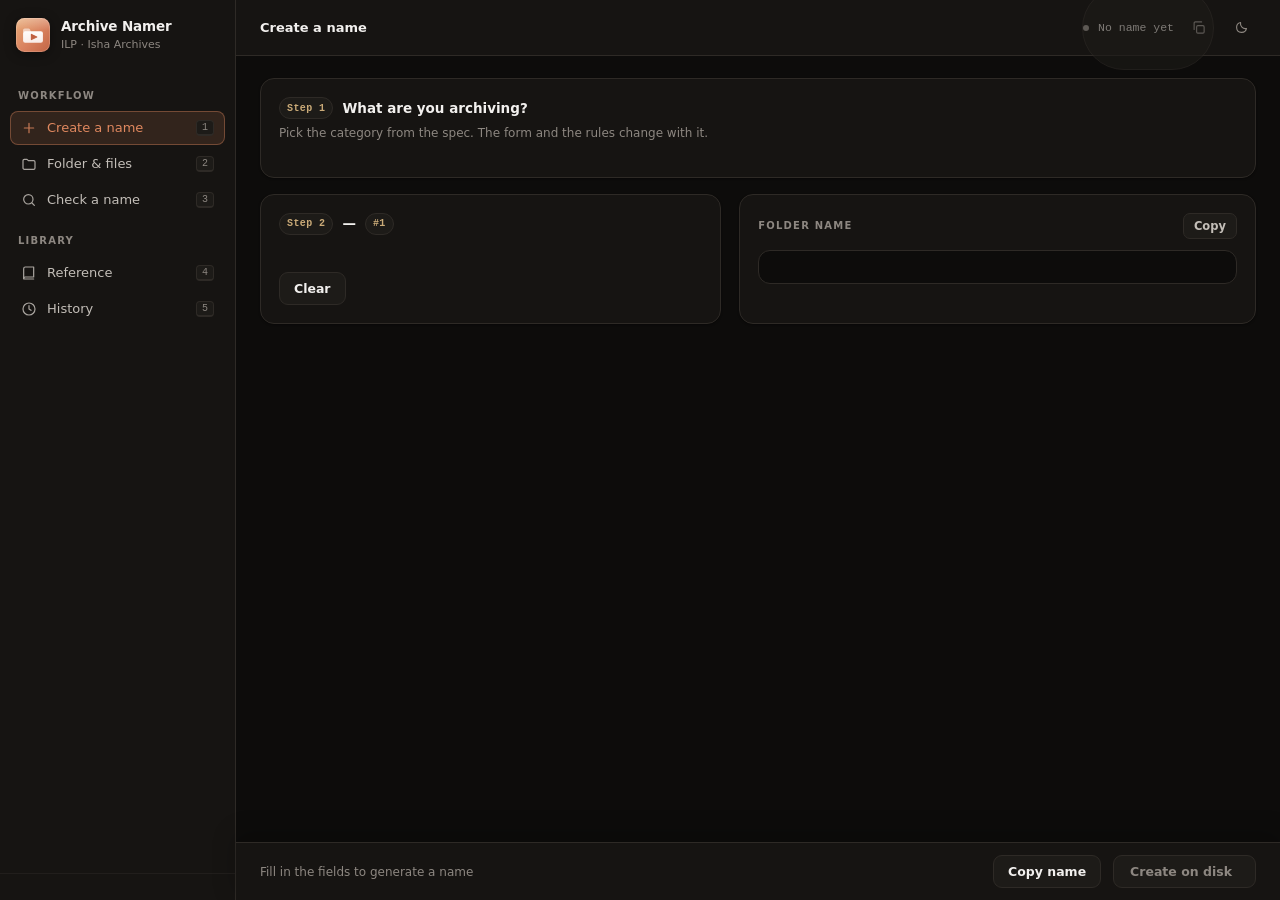
==== commit 1bdf7596: "Calendar date picker, equal-height Create layout, and UI mockups - Replace the native date input wit" ====
--- a/web/index.html
+++ b/web/index.html
@@ -119,7 +119,7 @@
 
       <div class="two-col">
         <div>
-          <div class="card">
+          <div class="card form-card">
             <div class="card-hd">
               <span class="chip">Step 2</span>
               <span id="catLabel">&mdash;</span>
@@ -133,7 +133,7 @@
           </div>
         </div>
 
-        <div class="sticky-col">
+        <div class="side-col">
           <div class="card">
             <div class="copybar">
               <div class="section-title">Folder name</div>
@@ -166,8 +166,12 @@
               </div>
             </div>
 
-            <div id="outFiles"></div>
-            <div class="tree" id="outTree" style="display:none"></div>
+            <div class="files-scroll">
+              <div class="files-scroll-in">
+                <div id="outFiles"></div>
+                <div class="tree" id="outTree" style="display:none"></div>
+              </div>
+            </div>
 
             <div class="btn-row">
               <button class="ghost" id="btnCopyAll">Copy all filenames</button>
--- a/web/styles.css
+++ b/web/styles.css
@@ -317,6 +317,37 @@
 select option, select optgroup { background: var(--surface-2); color: var(--text); }
 input[type="checkbox"] { width: auto; accent-color: var(--accent); }
 
+.stepper-row { display: flex; align-items: center; gap: 14px; flex-wrap: wrap; }
+.stepper {
+  display: inline-flex; align-items: stretch; flex: 0 0 auto;
+  background: var(--surface-2); border: 1px solid var(--line); border-radius: 9px;
+  transition: border-color .13s, box-shadow .13s;
+}
+.stepper:focus-within { border-color: var(--accent); box-shadow: var(--ring); }
+.stepper button {
+  width: 36px; background: none; border: 0; color: var(--text-2);
+  font-size: 17px; line-height: 1; cursor: pointer; transition: .13s;
+}
+.stepper button:first-child { border-right: 1px solid var(--line); border-radius: 9px 0 0 9px; }
+.stepper button:last-child { border-left: 1px solid var(--line); border-radius: 0 9px 9px 0; }
+.stepper button:hover:not(:disabled) { background: var(--accent-bg); color: var(--accent); }
+.stepper button:disabled { opacity: .3; cursor: default; }
+.stepper input {
+  width: 48px; text-align: center; border: 0; border-radius: 0; background: none;
+  font-family: var(--mono); font-size: 14px; font-weight: 600; padding: 8px 0;
+  -moz-appearance: textfield;
+}
+.stepper input:focus { box-shadow: none; }
+.stepper input::-webkit-inner-spin-button,
+.stepper input::-webkit-outer-spin-button { -webkit-appearance: none; margin: 0; }
+.stepper-note { display: flex; align-items: center; gap: 5px; flex-wrap: wrap; min-width: 0; }
+.stepper-note span {
+  font-family: var(--mono); font-size: 11px; color: var(--ok);
+  background: var(--ok-bg); border: 1px solid var(--ok-ln);
+  padding: 2px 7px; border-radius: 6px;
+}
+.stepper-note em { font-style: normal; font-size: 11px; color: var(--text-3); margin-left: 3px; }
+
 .hint { font-size: 11px; color: var(--text-3); margin-top: 5px; line-height: 1.5; }
 .hint code, .rules code, table.ref code, .note code {
   font-family: var(--mono); font-size: 10.5px; color: var(--accent);
@@ -342,7 +373,26 @@
   display: grid; grid-template-columns: minmax(0, 1fr) minmax(0, 1.12fr);
   gap: 18px; align-items: start;
 }
-.sticky-col { position: sticky; top: 72px; }
+/* Create screen: the form and the results always end on one line. The row
+   is as tall as the taller side. The file list takes whatever height is left
+   and scrolls inside its card; its content sits in an absolutely placed box
+   so it never adds to the row height. Neither column leaves a gap. */
+.two-col:has(> .side-col) { align-items: stretch; }
+.two-col > div:has(> .form-card) { display: flex; flex-direction: column; }
+.form-card { flex: 1; display: flex; flex-direction: column; }
+.form-card .btn-row { margin-top: auto; padding-top: 16px; }
+
+.side-col { display: flex; flex-direction: column; gap: 16px; }
+.side-col > .card + .card { margin-top: 0; }
+.side-col:has(> #filesCard[style*="none"]) > .card:first-child { flex: 1; }
+#filesCard { flex: 1; display: flex; flex-direction: column; }
+.files-scroll { flex: 1; position: relative; min-height: 220px; }
+.files-scroll-in {
+  position: absolute; inset: 0; overflow-y: auto;
+  margin-right: -8px; padding-right: 8px;
+}
+.files-scroll-in::-webkit-scrollbar { width: 8px; }
+.files-scroll-in::-webkit-scrollbar-thumb { background: var(--surface-3); border-radius: 8px; }
 .grid2 {
   display: grid; grid-template-columns: repeat(auto-fit, minmax(340px, 1fr));
   gap: 16px; align-items: start;
@@ -623,6 +673,200 @@
 .search-wrap input { padding-left: 34px; }
 
 .empty { color: var(--text-3); font-size: 12.5px; padding: 26px 0; text-align: center; }
+
+/* ------------------------------------------------------- date picker
+   Replaces <input type="date">, whose text follows the PC's locale and
+   whose calendar takes one click per month to reach an old date. The field
+   shows the date exactly as the name will carry it. The calendar is a
+   dialog centered in the window: a dropdown under a field near the bottom
+   of the form opened below the fold and had to be scrolled to. */
+.dp-trigger {
+  width: 100%; display: flex; align-items: center; gap: 11px;
+  background: var(--surface-2); border: 1px solid var(--line);
+  border-radius: 9px; padding: 6px 10px 6px 7px; text-align: left;
+  font: inherit; color: var(--text); cursor: pointer;
+  transition: border-color .13s, box-shadow .13s;
+}
+.dp-trigger:hover { border-color: var(--accent-ln); }
+.dp-trigger:focus-visible, .dp-trigger.open {
+  outline: none; border-color: var(--accent); box-shadow: var(--ring);
+}
+.dp-ico {
+  width: 32px; height: 32px; border-radius: 8px; flex: 0 0 auto;
+  display: flex; flex-direction: column; align-items: center; justify-content: center;
+  background: var(--accent-bg); color: var(--accent); border: 1px solid var(--accent-ln);
+  font-family: var(--mono); line-height: 1;
+}
+.dp-ico .m { font-size: 7.5px; font-weight: 700; letter-spacing: .08em; text-transform: uppercase; }
+.dp-ico .d { font-size: 13px; font-weight: 600; margin-top: 2px; }
+.dp-main { flex: 1; min-width: 0; }
+.dp-val { font-family: var(--mono); font-size: 13.5px; font-weight: 500; }
+.dp-sub { font-size: 11px; color: var(--text-3); margin-top: 1px; }
+.dp-sub b { color: var(--text-2); font-weight: 600; }
+.dp-trigger.empty .dp-val { font-family: var(--sans); color: var(--text-3); }
+.dp-chev { width: 14px; height: 14px; color: var(--text-3); }
+.dp-trigger.open .dp-chev { color: var(--accent); }
+
+body.dp-lock { overflow: hidden; }
+.dp-scrim {
+  position: fixed; inset: 0; z-index: 80; display: grid; place-items: center;
+  padding: 16px; background: rgba(8, 6, 5, .62);
+  animation: dp-fade .15s ease;
+}
+[data-theme="light"] .dp-scrim { background: rgba(60, 40, 25, .28); }
+@keyframes dp-fade { from { opacity: 0; } }
+
+.dp-pop {
+  width: 640px; max-width: 100%; max-height: calc(100vh - 32px); overflow: auto;
+  display: grid; grid-template-columns: 210px minmax(0, 1fr);
+  background: var(--surface); border: 1px solid var(--line);
+  border-radius: 18px; box-shadow: var(--shadow-2);
+  animation: dp-rise .2s cubic-bezier(.2, .8, .3, 1);
+}
+@keyframes dp-rise { from { opacity: 0; transform: translateY(10px) scale(.98); } }
+
+/* Left: the date being chosen, large, and the one-click choices. */
+.dp-side {
+  display: flex; flex-direction: column; gap: 12px; padding: 20px 16px 16px;
+  background: var(--surface-2); border-right: 1px solid var(--line);
+  border-radius: 18px 0 0 18px;
+}
+.dp-lbl {
+  font-size: 10.5px; font-weight: 700; letter-spacing: .08em;
+  text-transform: uppercase; color: var(--text-3);
+}
+.dp-big .d {
+  font-family: var(--mono); font-size: 40px; font-weight: 600; line-height: 1; color: var(--accent);
+}
+.dp-big .my { font-family: var(--mono); font-size: 15px; margin-top: 6px; }
+.dp-big .wd { font-size: 12px; color: var(--text-3); margin-top: 3px; }
+.dp-out { font-size: 11px; color: var(--text-3); line-height: 1.5; }
+.dp-out code {
+  display: inline-block; margin-top: 4px; font-family: var(--mono); font-size: 12px;
+  color: var(--accent); background: var(--accent-bg); border: 1px solid var(--accent-ln);
+  padding: 3px 8px; border-radius: 6px;
+}
+
+/* Right: type, browse, confirm. */
+.dp-cal { display: flex; flex-direction: column; padding: 16px 18px 18px; min-width: 0; }
+.dp-top { display: flex; align-items: center; gap: 10px; margin-bottom: 12px; }
+.dp-top h3 { flex: 1; font-size: 13.5px; font-weight: 650; }
+
+.dp-type {
+  display: flex; align-items: center; gap: 8px; padding: 0 10px;
+  background: var(--surface-2); border: 1px solid var(--line); border-radius: 9px;
+  transition: border-color .13s, box-shadow .13s;
+}
+.dp-type:focus-within { border-color: var(--accent); box-shadow: var(--ring); }
+.dp-type svg { width: 15px; height: 15px; color: var(--text-3); flex: 0 0 auto; }
+.dp-type input {
+  border: 0; background: none; padding: 8px 0;
+  font-family: var(--mono); font-size: 12.5px;
+}
+.dp-type input:focus { box-shadow: none; }
+.dp-type input::placeholder { font-family: var(--sans); font-size: 12px; }
+.dp-parse { font-size: 11px; min-height: 17px; margin: 5px 2px 0; color: var(--text-3); }
+.dp-parse.ok { color: var(--ok); }
+.dp-parse.bad { color: var(--bad); }
+.dp-parse code { font-family: var(--mono); font-size: 11px; }
+
+.dp-quick { display: flex; flex-direction: column; gap: 4px; margin-top: auto; }
+.dp-quick button {
+  display: flex; justify-content: space-between; padding: 7px 10px; border-radius: 8px;
+  background: none; border: 1px solid transparent; color: var(--text-2);
+  font: inherit; font-size: 12px; text-align: left; cursor: pointer; transition: .13s;
+}
+.dp-quick button span { font-family: var(--mono); font-size: 11px; color: var(--text-3); }
+.dp-quick button:hover { background: var(--surface); border-color: var(--line); color: var(--text); }
+.dp-quick button.on { background: var(--accent-bg); border-color: var(--accent-ln); color: var(--accent); }
+.dp-quick button.on span { color: var(--accent); }
+
+.dp-hd { display: flex; align-items: center; gap: 4px; margin-bottom: 6px; }
+.dp-title { flex: 1; display: flex; gap: 2px; }
+.dp-title button {
+  display: flex; align-items: center; gap: 4px; padding: 5px 8px; border-radius: 7px;
+  background: none; border: 0; color: var(--text); cursor: pointer;
+  font: inherit; font-size: 14px; font-weight: 650;
+}
+.dp-title button svg { width: 11px; height: 11px; }
+.dp-title button:hover { background: var(--surface-2); color: var(--accent); }
+.dp-title button.yr { font-family: var(--mono); font-weight: 500; color: var(--text-2); }
+.dp-title button.on { background: var(--accent-bg); color: var(--accent); }
+.dp-step {
+  width: 30px; height: 30px; border-radius: 8px; display: grid; place-items: center;
+  background: none; border: 1px solid transparent; color: var(--text-2); cursor: pointer;
+}
+.dp-step svg { width: 16px; height: 16px; }
+.dp-step:hover:not(:disabled) { background: var(--surface-2); border-color: var(--line); color: var(--accent); }
+.dp-step:disabled { opacity: .3; cursor: default; }
+
+.dp-body { overflow: hidden; }
+.dp-body:focus { outline: none; }
+.dp-dow, .dp-days { display: grid; grid-template-columns: repeat(7, 1fr); }
+.dp-dow span {
+  text-align: center; font-size: 10px; font-weight: 700; letter-spacing: .08em;
+  text-transform: uppercase; color: var(--text-3); padding: 6px 0;
+}
+.dp-dow span:first-child { color: var(--accent-2); }
+.dp-days { gap: 2px; }
+.dp-day {
+  position: relative; height: 38px; border-radius: 9px; border: 0;
+  background: none; color: var(--text); cursor: pointer;
+  font: inherit; font-size: 13px; font-variant-numeric: tabular-nums;
+  transition: background .1s, color .1s;
+}
+.dp-day:hover:not(:disabled) { background: var(--surface-3); }
+.dp-day.sun { color: var(--accent-2); }
+.dp-day.other { color: var(--text-3); opacity: .55; }
+.dp-day.today { font-weight: 700; color: var(--accent); }
+.dp-day.today::after {
+  content: ''; position: absolute; left: 50%; bottom: 5px; width: 4px; height: 4px;
+  margin-left: -2px; border-radius: 50%; background: var(--accent);
+}
+.dp-day.cursor { box-shadow: inset 0 0 0 1.5px var(--accent-ln); }
+.dp-body:focus-visible .dp-day.cursor { box-shadow: inset 0 0 0 2px var(--accent); }
+.dp-day.sel, .dp-day.sel:hover {
+  background: var(--accent); color: #fff; font-weight: 700; opacity: 1;
+  box-shadow: 0 2px 8px var(--accent-ln);
+}
+.dp-day.sel::after { background: #fff; }
+.dp-day:disabled { color: var(--text-3); opacity: .28; cursor: not-allowed; text-decoration: line-through; }
+
+.dp-grid { display: grid; grid-template-columns: repeat(3, 1fr); gap: 6px; padding: 4px 0 2px; }
+.dp-cell {
+  height: 50px; border-radius: 10px; cursor: pointer;
+  background: var(--surface-2); border: 1px solid var(--line-soft); color: var(--text-2);
+  font: inherit; font-size: 13px; font-weight: 600; transition: .12s;
+}
+.dp-cell.yr { font-family: var(--mono); font-weight: 500; }
+.dp-cell:hover:not(:disabled) { border-color: var(--accent-ln); color: var(--accent); }
+.dp-cell.now { color: var(--accent); border-color: var(--accent-ln); }
+.dp-cell.sel { background: var(--accent); border-color: var(--accent); color: #fff; }
+.dp-cell:disabled { opacity: .3; cursor: not-allowed; }
+
+.dp-slide-l { animation: dp-sl .2s ease; }
+.dp-slide-r { animation: dp-sr .2s ease; }
+.dp-zoom { animation: dp-zm .18s ease; }
+@keyframes dp-sl { from { opacity: 0; transform: translateX(18px); } }
+@keyframes dp-sr { from { opacity: 0; transform: translateX(-18px); } }
+@keyframes dp-zm { from { opacity: 0; transform: scale(.96); } }
+
+.dp-ft {
+  display: flex; align-items: center; gap: 8px;
+  margin-top: 14px; padding-top: 12px; border-top: 1px solid var(--line-soft);
+}
+.dp-keys { flex: 1; font-size: 11px; color: var(--text-3); line-height: 1.9; }
+.dp-keys .kbd { margin: 0 2px; }
+
+@media (max-width: 640px) {
+  .dp-pop { grid-template-columns: 1fr; }
+  .dp-side { border-right: 0; border-bottom: 1px solid var(--line); border-radius: 18px 18px 0 0; }
+  .dp-quick { flex-direction: row; flex-wrap: wrap; }
+  .dp-keys { display: none; }
+}
+
+/* The name segment for the date being picked. */
+.seg.dp-hot .tok { box-shadow: var(--ring); }
 
 /* ------------------------------------------------------------ toast */
 .toast {
@@ -648,7 +892,8 @@
   .rail .nav button { white-space: nowrap; }
   .rail .nav-label, .rail-foot, .nav .kbd { display: none; }
   .two-col, .row2 { grid-template-columns: 1fr; }
-  .sticky-col { position: static; }
+  .files-scroll { min-height: 0; }
+  .files-scroll-in { position: static; overflow: visible; margin: 0; padding: 0; }
   .actionbar { left: 0; }
   .live { display: none; }
   .screen { padding: 18px 16px 96px; }
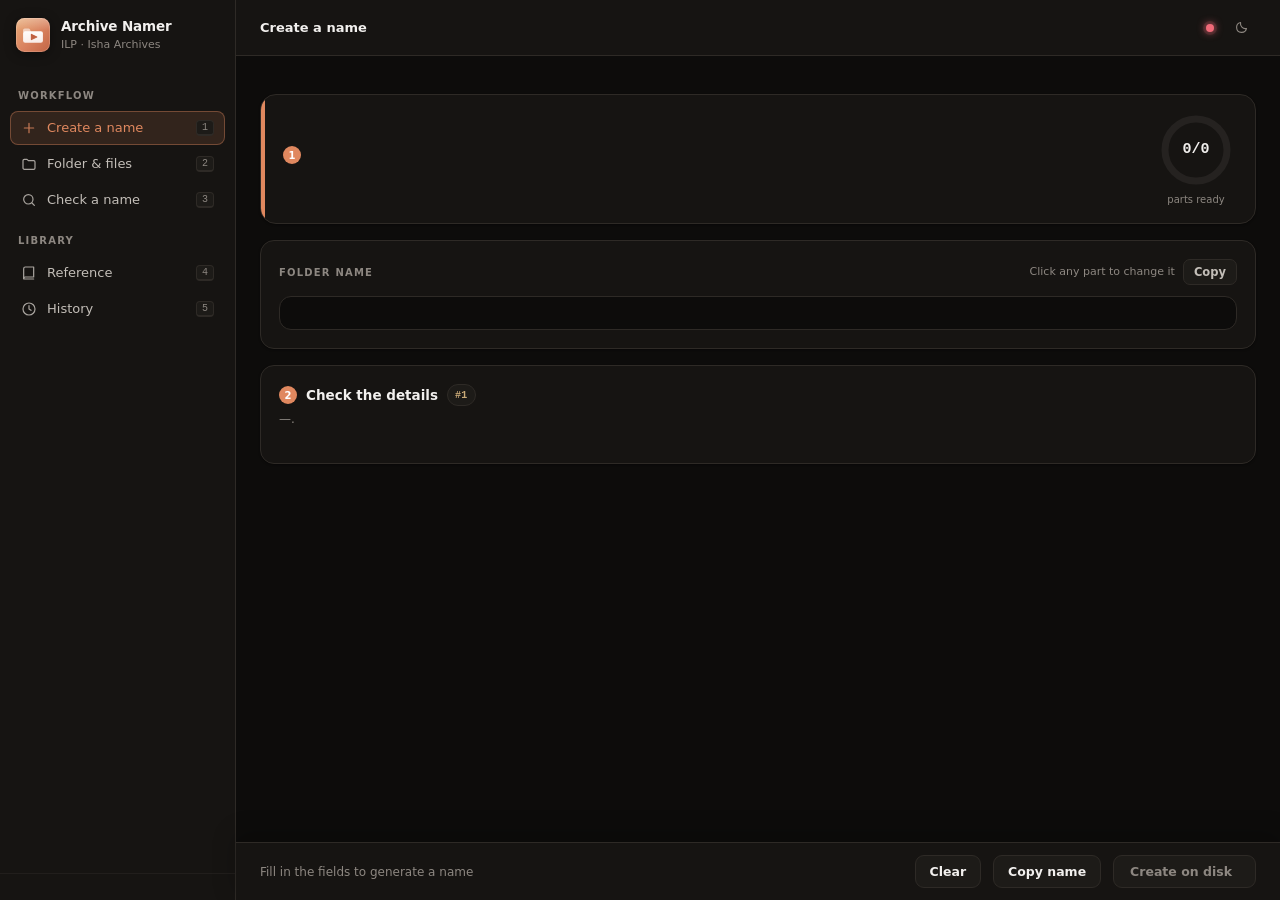
==== commit 2d1e069b: "Create screen redesign, self-update from GitHub Releases, v1.1.0 - Create screen: category tabs, a t" ====
--- a/web/index.html
+++ b/web/index.html
@@ -103,80 +103,102 @@
       </button>
     </header>
 
+    <!-- Shown only when GitHub has a newer release than this copy. -->
+    <div class="update-bar" id="updateBar" hidden>
+      <span class="update-dot"></span>
+      <div class="update-text">
+        <b id="updateTitle"></b>
+        <span id="updateSub"></span>
+        <button class="update-more" id="updateMore" type="button">What&rsquo;s new</button>
+        <pre class="update-notes" id="updateNotes" hidden></pre>
+      </div>
+      <button class="ghost" id="updateLater" type="button">Later</button>
+      <button class="primary" id="updateGo" type="button">Update now</button>
+    </div>
+
     <!-- ============================================ CREATE A NAME ==== -->
     <section class="screen on" id="s-make">
 
-      <div class="card" style="margin-bottom:16px">
-        <div class="card-hd">
-          <span class="chip">Step 1</span>
-          <span>What are you archiving?</span>
-        </div>
-        <div class="card-sub">
-          Pick the category from the spec. The form and the rules change with it.
-        </div>
-        <div class="cat-grid" id="catGrid"></div>
-      </div>
-
-      <div class="two-col">
-        <div>
-          <div class="card form-card">
-            <div class="card-hd">
-              <span class="chip">Step 2</span>
-              <span id="catLabel">&mdash;</span>
-              <span class="badge" id="catBadge">#1</span>
-            </div>
-            <div class="card-sub" id="catBlurb"></div>
-            <div id="form"></div>
-            <div class="btn-row">
-              <button class="ghost" id="btnReset">Clear</button>
-            </div>
-          </div>
-        </div>
-
-        <div class="side-col">
-          <div class="card">
-            <div class="copybar">
-              <div class="section-title">Folder name</div>
-              <div class="spacer"></div>
-              <button class="copy" id="btnCopyFolder">Copy</button>
-            </div>
-
-            <div class="name-stage" id="nameStage">
-              <div class="segs" id="outSegments"></div>
-              <div class="result-name" id="outFolder"
-                   style="display:none">Fill in the fields to generate a name</div>
-              <div class="verdict" id="outVerdict" style="display:none"></div>
-            </div>
-
-            <div id="outIssues"></div>
-
-            <div id="nasWrap" style="display:none; margin-top:18px;">
-              <div class="section-title">Archive to &middot; Appendix 2</div>
-              <div class="nas" id="outNas"></div>
-            </div>
-          </div>
-
-          <div class="card" id="filesCard" style="display:none;">
-            <div class="copybar">
-              <div class="section-title" id="filesTitle">What goes inside</div>
-              <div class="spacer"></div>
-              <div class="seg-ctl">
-                <button class="on" data-view="grouped">Grouped</button>
-                <button data-view="tree">Tree</button>
-              </div>
-            </div>
-
-            <div class="files-scroll">
-              <div class="files-scroll-in">
-                <div id="outFiles"></div>
-                <div class="tree" id="outTree" style="display:none"></div>
-              </div>
-            </div>
-
-            <div class="btn-row">
-              <button class="ghost" id="btnCopyAll">Copy all filenames</button>
-              <button class="ghost" id="btnCopyTree">Copy tree</button>
-            </div>
+      <!-- Category: one row of tabs. The full label and a worked example are
+           in each tab's tooltip. -->
+      <div class="cats" id="catGrid" role="tablist" aria-label="What are you archiving?"></div>
+
+      <!-- The one input that decides this category's name, first and large. -->
+      <div class="hero">
+        <div class="hero-main">
+          <div class="hero-eyebrow">
+            <span class="hero-no">1</span>
+            <span id="heroTitle"></span>
+          </div>
+          <div class="hero-fields" id="heroFields"></div>
+        </div>
+        <div class="ring-wrap">
+          <div class="ring" id="ring" title="Parts of the name that are filled in">
+            <svg viewBox="0 0 74 74" aria-hidden="true">
+              <circle class="bg" cx="37" cy="37" r="31"/>
+              <circle class="fg" id="ringFg" cx="37" cy="37" r="31"
+                      stroke-dasharray="194.8" stroke-dashoffset="194.8"/>
+            </svg>
+            <span id="ringTxt">0/0</span>
+          </div>
+          <span class="ring-cap">parts ready</span>
+        </div>
+      </div>
+
+      <div class="card namecard">
+        <div class="copybar">
+          <div class="section-title">Folder name</div>
+          <div class="spacer"></div>
+          <span class="copybar-hint">Click any part to change it</span>
+          <button class="copy" id="btnCopyFolder">Copy</button>
+        </div>
+
+        <div class="name-stage" id="nameStage">
+          <div class="segs" id="outSegments"></div>
+          <div class="result-name" id="outFolder"
+               style="display:none">Fill in the fields to generate a name</div>
+          <div class="verdict" id="outVerdict" style="display:none"></div>
+        </div>
+
+        <div id="outIssues"></div>
+
+        <div id="nasWrap" style="display:none; margin-top:18px;">
+          <div class="section-title">Archive to &middot; Appendix 2</div>
+          <div class="nas" id="outNas"></div>
+        </div>
+      </div>
+
+      <div class="two-col make-bottom">
+        <div class="card form-card">
+          <div class="card-hd">
+            <span class="hero-no">2</span>
+            <span>Check the details</span>
+            <span class="badge" id="catBadge">#1</span>
+          </div>
+          <div class="card-sub"><span id="catLabel">&mdash;</span>. <span id="catBlurb"></span></div>
+          <div id="form"></div>
+        </div>
+
+        <div class="card" id="filesCard" style="display:none;">
+          <div class="copybar">
+            <div class="section-title" id="filesTitle">What goes inside</div>
+            <div class="spacer"></div>
+            <div class="seg-ctl">
+              <button class="on" data-view="grouped">Grouped</button>
+              <button data-view="tree">Tree</button>
+            </div>
+          </div>
+
+          <div class="files-scroll">
+            <div class="files-scroll-in">
+              <div id="outFiles"></div>
+              <div class="tree" id="outTree" style="display:none"></div>
+            </div>
+          </div>
+
+          <div class="btn-row">
+            <button class="ghost" id="btnCopyAll">Copy all filenames</button>
+            <button class="ghost" id="btnCopyTree">Copy tree</button>
           </div>
         </div>
       </div>
@@ -184,6 +206,7 @@
       <div class="actionbar">
         <div class="sum" id="makeSummary">Fill in the fields to generate a name</div>
         <div class="spacer"></div>
+        <button class="ghost" id="btnReset">Clear</button>
         <button class="ghost" id="btnCopyFolder2">Copy name</button>
         <button class="primary" id="btnGoDisk" data-go="disk" disabled>
           Create on disk
--- a/web/styles.css
+++ b/web/styles.css
@@ -176,22 +176,46 @@
   border-bottom: 1px solid var(--line);
 }
 .crumb { font-size: 13px; font-weight: 650; }
+
+/* A newer release on GitHub. */
+.update-bar {
+  display: flex; align-items: center; gap: 12px; flex-wrap: wrap;
+  margin: 14px 24px 0; padding: 11px 14px; border-radius: 12px;
+  background: var(--accent-bg); border: 1px solid var(--accent-ln);
+}
+.update-bar[hidden] { display: none; }
+.update-dot {
+  width: 8px; height: 8px; border-radius: 50%; flex: 0 0 auto;
+  background: var(--accent); box-shadow: 0 0 0 3px var(--accent-bg), 0 0 8px var(--accent);
+}
+.update-text { flex: 1; min-width: 220px; font-size: 12.5px; color: var(--text-2); }
+.update-text b { color: var(--text); font-weight: 650; margin-right: 6px; }
+.update-more {
+  background: none; border: 0; padding: 0; margin-left: 6px; cursor: pointer;
+  font: inherit; color: var(--accent); text-decoration: underline; text-underline-offset: 3px;
+}
+.update-notes {
+  margin-top: 8px; max-height: 180px; overflow: auto; white-space: pre-wrap;
+  font-family: var(--sans); font-size: 12px; line-height: 1.55; color: var(--text-2);
+}
 .crumb span { color: var(--text-3); font-weight: 400; }
 
 /* The generated name follows you across every screen, so opening Reference
    mid-task never loses sight of it. */
+/* No box around it: a status light and the name. With no name yet, only a
+   red light shows (the words are in its tooltip). */
 .live {
   margin-left: auto; display: flex; align-items: center; gap: 9px;
-  background: var(--surface-2); border: 1px solid var(--line);
-  border-radius: 100px; padding: 5px 6px 5px 13px;
   max-width: 44%; min-width: 0;
 }
-.live.empty { opacity: .6; }
 .live .dot {
-  width: 6px; height: 6px; border-radius: 50%; flex: 0 0 auto;
-  background: var(--ok); box-shadow: 0 0 0 3px var(--ok-bg);
-}
-.live.empty .dot { background: var(--text-3); box-shadow: none; }
+  width: 8px; height: 8px; border-radius: 50%; flex: 0 0 auto;
+  background: var(--ok); box-shadow: 0 0 0 3px var(--ok-bg), 0 0 8px var(--ok);
+}
+.live.empty .dot {
+  background: var(--bad); box-shadow: 0 0 0 3px var(--bad-bg), 0 0 8px var(--bad);
+}
+.live.empty code, .live.empty .icon-btn { display: none; }
 .live code {
   font-family: var(--mono); font-size: 11.5px; color: var(--text-2);
   white-space: nowrap; overflow: hidden; text-overflow: ellipsis;
@@ -373,19 +397,15 @@
   display: grid; grid-template-columns: minmax(0, 1fr) minmax(0, 1.12fr);
   gap: 18px; align-items: start;
 }
-/* Create screen: the form and the results always end on one line. The row
-   is as tall as the taller side. The file list takes whatever height is left
-   and scrolls inside its card; its content sits in an absolutely placed box
-   so it never adds to the row height. Neither column leaves a gap. */
-.two-col:has(> .side-col) { align-items: stretch; }
-.two-col > div:has(> .form-card) { display: flex; flex-direction: column; }
-.form-card { flex: 1; display: flex; flex-direction: column; }
-.form-card .btn-row { margin-top: auto; padding-top: 16px; }
-
-.side-col { display: flex; flex-direction: column; gap: 16px; }
-.side-col > .card + .card { margin-top: 0; }
-.side-col:has(> #filesCard[style*="none"]) > .card:first-child { flex: 1; }
-#filesCard { flex: 1; display: flex; flex-direction: column; }
+/* Create screen, bottom row: the details and the file list always end on
+   one line. The row is as tall as the taller side; the file list takes what
+   height is left and scrolls inside its card, its content in an absolutely
+   placed box so it never adds to the row height. */
+.make-bottom { align-items: stretch; }
+.make-bottom > .card { display: flex; flex-direction: column; }
+.make-bottom > .card + .card { margin-top: 0; }
+.make-bottom:has(> #filesCard[style*="none"]) { grid-template-columns: 1fr; }
+#filesCard { display: flex; flex-direction: column; }
 .files-scroll { flex: 1; position: relative; min-height: 220px; }
 .files-scroll-in {
   position: absolute; inset: 0; overflow-y: auto;
@@ -398,36 +418,126 @@
   gap: 16px; align-items: start;
 }
 
-/* ================================================= category selector */
-.cat-grid {
-  display: grid; grid-template-columns: repeat(auto-fill, minmax(232px, 1fr));
-  gap: 9px;
-}
-.cat-btn {
-  position: relative; text-align: left; cursor: pointer;
-  background: var(--surface); border: 1px solid var(--line); border-radius: 11px;
-  padding: 11px 12px; color: var(--text); font-family: var(--sans);
-  transition: .13s; display: block; width: 100%;
-}
-.cat-btn:hover { border-color: var(--accent-ln); background: var(--surface-2); }
-.cat-btn.active {
-  border-color: var(--accent); background: var(--accent-bg);
-  box-shadow: inset 0 0 0 1px var(--accent-ln);
-}
-.cat-top { display: flex; align-items: center; gap: 7px; margin-bottom: 4px; }
-.cat-ref {
-  font-family: var(--mono); font-size: 10.5px; font-weight: 700;
-  color: var(--accent); flex-shrink: 0;
-}
-.cat-name { font-size: 12.5px; font-weight: 600; line-height: 1.3; }
-.cat-shape {
-  font-family: var(--mono); font-size: 10px; color: var(--text-3);
-  margin-top: 4px; overflow: hidden; text-overflow: ellipsis; white-space: nowrap;
-}
-.cat-btn.active .cat-shape { color: var(--accent-2); }
-.cat-check { margin-left: auto; color: var(--accent); display: none; flex-shrink: 0; }
-.cat-btn.active .cat-check { display: block; }
-.cat-check svg { width: 14px; height: 14px; display: block; }
+/* ================================================= category selector
+   One row of tabs; the long label and a worked example are in the tooltip. */
+.cats { display: flex; gap: 6px; overflow-x: auto; margin-bottom: 16px; scrollbar-width: none; }
+.cats::-webkit-scrollbar { display: none; }
+.cat-tab {
+  flex: 0 0 auto; display: flex; align-items: center; gap: 7px; cursor: pointer;
+  padding: 7px 12px; border-radius: 10px; font: inherit; font-size: 12px; font-weight: 600;
+  background: var(--surface); border: 1px solid var(--line); color: var(--text-2);
+  transition: .13s;
+}
+.cat-tab b { font-family: var(--mono); font-size: 10.5px; font-weight: 600; color: var(--text-3); }
+.cat-tab:hover { border-color: var(--accent-ln); color: var(--text); }
+.cat-tab.active { background: var(--accent-bg); border-color: var(--accent-ln); color: var(--accent); }
+.cat-tab.active b { color: var(--accent); }
+
+/* ============================================================= hero
+   The input that decides this category's name, first and large. */
+.hero {
+  position: relative; overflow: hidden; margin-bottom: 16px;
+  display: grid; grid-template-columns: minmax(0, 1fr) auto; gap: 18px; align-items: center;
+  padding: 18px 22px 16px; border-radius: 16px;
+  background: var(--surface); border: 1px solid var(--line); box-shadow: var(--shadow-1);
+}
+.hero::before { content: ''; position: absolute; inset: 0 auto 0 0; width: 4px; background: var(--accent); }
+.hero-eyebrow {
+  display: flex; align-items: center; gap: 8px; margin-bottom: 10px;
+  font-size: 10.5px; font-weight: 700; letter-spacing: .1em; text-transform: uppercase;
+  color: var(--text-3);
+}
+.hero-no {
+  width: 18px; height: 18px; border-radius: 50%; flex: 0 0 auto;
+  display: inline-grid; place-items: center;
+  background: var(--accent); color: #fff; font-size: 10px; font-weight: 700; letter-spacing: 0;
+}
+.hero-fields { display: grid; gap: 10px 12px; }
+.hero-department, .hero-dept_backup { grid-template-columns: minmax(0, .8fr) minmax(0, 1.3fr); }
+.hero-fields .field { margin: 0; }
+.hero-fields[data-count="1"] .hero-field > label { display: none; }
+.hero-fields .hint { margin-top: 7px; }
+.hero-field > input, .hero-field > select {
+  min-height: 50px; font-size: 14px; border-radius: 12px; border-width: 1.5px;
+  background: var(--bg);
+}
+[data-theme="light"] .hero-field > input, [data-theme="light"] .hero-field > select { background: var(--surface-2); }
+.hero-field .dp-trigger {
+  min-height: 52px; border-radius: 12px; border-width: 1.5px; background: var(--bg); padding: 7px 14px 7px 8px;
+}
+[data-theme="light"] .hero-field .dp-trigger { background: var(--surface-2); }
+.hero-field .dp-ico { width: 40px; height: 40px; border-radius: 10px; }
+.hero-field .dp-ico .m { font-size: 8.5px; }
+.hero-field .dp-ico .d { font-size: 16px; }
+.hero-field .dp-val { font-size: 16px; font-weight: 600; }
+.hero-field .dp-trigger.empty .dp-val { font-size: 14px; font-weight: 500; }
+
+/* link box: icon, input, Paste button */
+.bigbox {
+  display: flex; align-items: center; gap: 10px; min-height: 52px;
+  background: var(--bg); border: 1.5px solid var(--line); border-radius: 12px;
+  padding: 4px 4px 4px 14px; transition: border-color .13s, box-shadow .13s;
+}
+[data-theme="light"] .bigbox { background: var(--surface-2); }
+.bigbox:focus-within { border-color: var(--accent); box-shadow: var(--ring); }
+.bigbox.ok { border-color: var(--ok-ln); }
+.bigbox > svg { width: 18px; height: 18px; color: var(--text-3); flex: 0 0 auto; }
+.bigbox.ok > svg { color: var(--ok); }
+.bigbox input { border: 0; background: none; box-shadow: none; padding: 11px 0; font-size: 14px; }
+.bigbox input:focus { box-shadow: none; }
+.bigbox > button { flex: 0 0 auto; padding: 10px 16px; }
+
+/* exclusive code: four one-digit boxes */
+.otp { display: flex; align-items: center; gap: 8px; }
+.otp-pre { font-family: var(--mono); font-size: 20px; color: var(--text-3); margin-right: 4px; }
+.otp input {
+  width: 52px; height: 56px; padding: 0; text-align: center;
+  font-family: var(--mono); font-size: 24px; font-weight: 600;
+  background: var(--bg); border: 1.5px solid var(--line); border-radius: 12px;
+}
+[data-theme="light"] .otp input { background: var(--surface-2); }
+.otp.ok input { border-color: var(--ok-ln); color: var(--ok); }
+
+/* a short choice as cards */
+.kinds { display: grid; grid-template-columns: repeat(3, minmax(0, 1fr)); gap: 8px; }
+.kinds button {
+  padding: 11px 13px; border-radius: 12px; cursor: pointer; text-align: left;
+  background: var(--bg); border: 1.5px solid var(--line); color: var(--text-2);
+  font: inherit; font-size: 12.5px; font-weight: 600; transition: .13s;
+}
+[data-theme="light"] .kinds button { background: var(--surface-2); }
+.kinds button small { display: block; margin-top: 2px; font-size: 10.5px; font-weight: 400; color: var(--text-3); }
+.kinds button:hover { border-color: var(--accent-ln); }
+.kinds button.on { border-color: var(--accent); background: var(--accent-bg); color: var(--accent); }
+
+/* parts-ready ring */
+.ring-wrap { text-align: center; }
+.ring { position: relative; width: 74px; height: 74px; }
+.ring svg { width: 74px; height: 74px; transform: rotate(-90deg); }
+.ring circle { fill: none; stroke-width: 7; }
+.ring .bg { stroke: var(--surface-3); }
+.ring .fg { stroke: var(--accent); stroke-linecap: round; transition: stroke-dashoffset .5s, stroke .3s; }
+.ring.done .fg { stroke: var(--ok); }
+.ring span {
+  position: absolute; inset: 0; display: grid; place-items: center;
+  font-family: var(--mono); font-size: 15px; font-weight: 600;
+}
+.ring-cap { display: block; margin-top: 5px; font-size: 10px; color: var(--text-3); }
+
+.namecard { margin-bottom: 16px; }
+.copybar-hint { font-size: 11px; color: var(--text-3); }
+.form-card .card-hd { margin-bottom: 4px; }
+.form-empty {
+  display: grid; place-items: center; text-align: center; min-height: 140px; padding: 20px;
+  border: 1px dashed var(--line); border-radius: 12px;
+  font-size: 12.5px; line-height: 1.6; color: var(--text-3);
+}
+.form-empty b { color: var(--text-2); font-weight: 600; }
+
+@media (max-width: 1080px) {
+  .hero, .hero-department, .hero-dept_backup, .kinds { grid-template-columns: 1fr; }
+  .ring-wrap { display: none; }
+}
 
 /* ==================================================== name breakdown
    The name is shown in its labelled pieces rather than as one string: a
@@ -465,6 +575,14 @@
 .seg.flag-error .cap, .seg.flag-warning .cap { color: currentColor; }
 .seg.flag-error .cap { color: var(--bad); }
 .seg.flag-warning .cap { color: var(--warn); }
+/* A part the form has not filled yet: an outline with the part's name. */
+.seg.todo .tok {
+  color: var(--text-3); background: none; border: 1px dashed var(--text-3);
+  font-weight: 500; opacity: .8;
+}
+.pill.idle {
+  background: var(--surface-2); border: 1px solid var(--line); color: var(--text-3);
+}
 button.seg { background: none; border: none; cursor: pointer; font: inherit; }
 button.seg:hover .tok { filter: brightness(1.14); }
 
@@ -550,6 +668,13 @@
 .file-tag.must { background: var(--bad-bg); color: var(--bad); border-color: var(--bad-ln); }
 .file-tag.opt { background: var(--surface-2); color: var(--text-3); }
 
+/* Before the name is finished the files are laid out with their names
+   hidden behind bars: the shape of what is coming, no stand-in text. */
+#filesCard.pending .file-name, #filesCard.pending .tree .f {
+  color: transparent; background: var(--surface-3); border-radius: 5px; user-select: none;
+}
+#filesCard.pending .file-name { width: 70%; }
+#filesCard.pending .file-row .icon-btn { visibility: hidden; }
 .fgroup { border: 1px solid var(--line); border-radius: 11px; overflow: hidden; }
 .fgroup + .fgroup { margin-top: 10px; }
 .fgroup-hd {
@@ -856,6 +981,9 @@
   margin-top: 14px; padding-top: 12px; border-top: 1px solid var(--line-soft);
 }
 .dp-keys { flex: 1; font-size: 11px; color: var(--text-3); line-height: 1.9; }
+.dp-month .dp-type, .dp-month .dp-parse { display: none; }
+.dp-month .dp-big .d { font-size: 32px; }
+.dp-month .dp-cal .dp-hd { margin-top: 4px; }
 .dp-keys .kbd { margin: 0 2px; }
 
 @media (max-width: 640px) {
